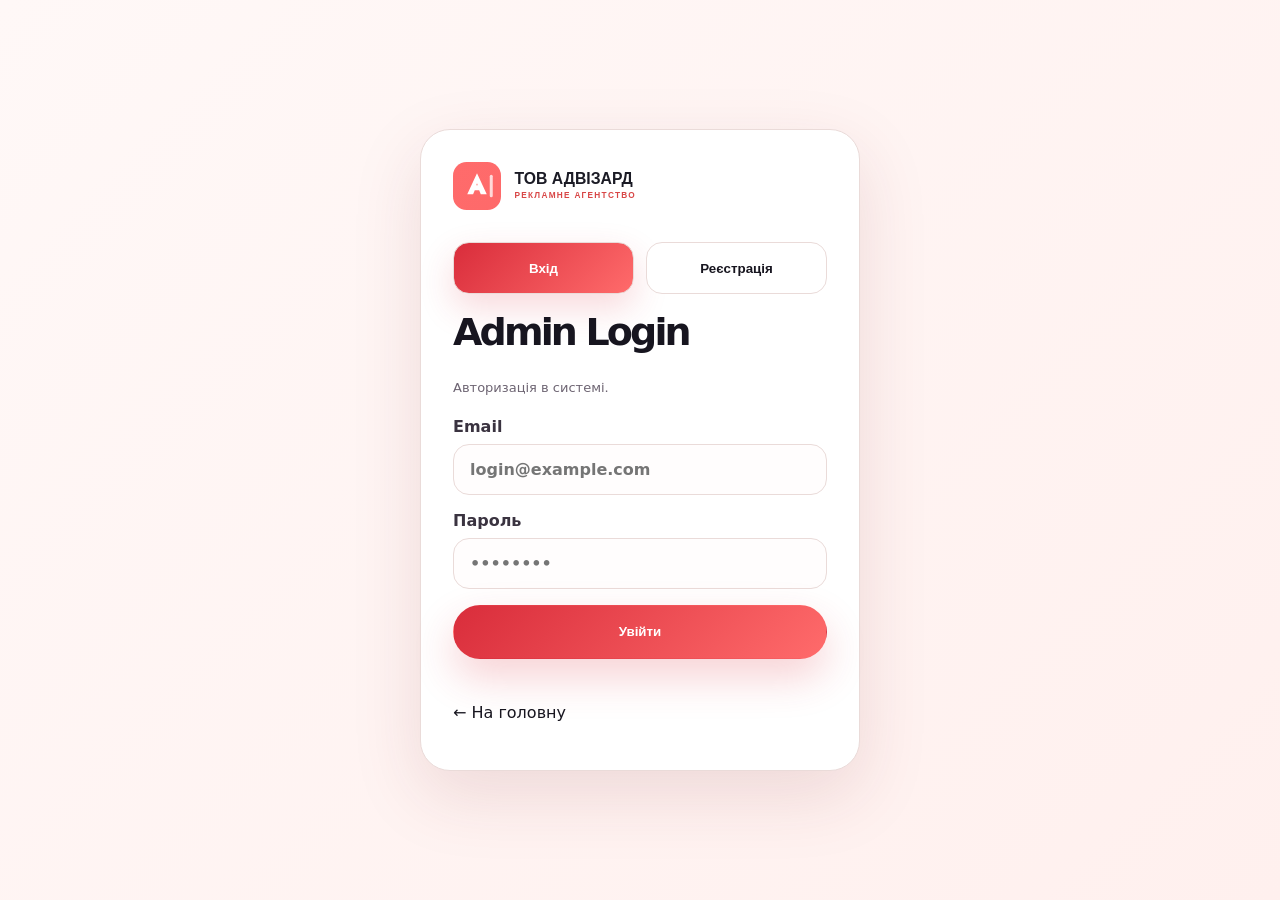
==== admin/index.html @ 9f3d2ec8 "first commit" ====
<!doctype html>
<html lang="uk">
  <head>
    <meta charset="UTF-8" />
    <meta name="viewport" content="width=device-width,initial-scale=1" />
    <title>Admin — ТОВ АДВІЗАРД</title>

    <link rel="icon" href="../favicon.svg" />
    <link rel="stylesheet" href="../assets/css/style.css" />
  </head>

  <body class="admin-body">
    <main class="admin-box">
      <img src="../assets/img/logo.svg" alt="ТОВ АДВІЗАРД" />

      <div class="admin-tabs">
        <button class="admin-tab active" data-tab="login">Вхід</button>

        <button class="admin-tab" data-tab="register">Реєстрація</button>
      </div>

      <!-- LOGIN -->
      <div class="admin-panel active" id="login-panel">
        <h1 style="font-size: 38px; margin-top: 20px">Admin Login</h1>

        <p class="admin-note">Авторизація в системі.</p>

        <form data-admin-login>
          <label>
            Email
            <input type="email" required placeholder="login@example.com" />
          </label>

          <label>
            Пароль
            <input type="password" required placeholder="••••••••" />
          </label>

          <button class="btn btn-primary" type="submit">Увійти</button>

          <p class="form-status"></p>
        </form>
      </div>

      <!-- REGISTER -->
      <div class="admin-panel" id="register-panel">
        <h1 style="font-size: 38px; margin-top: 20px">Створити акаунт</h1>

        <p class="admin-note">Реєстрація нового користувача.</p>

        <form data-admin-register>
          <label>
            Ім’я
            <input type="text" required placeholder="Ваше ім’я" />
          </label>

          <label>
            Email
            <input type="email" required placeholder="login@example.com" />
          </label>

          <label>
            Пароль
            <input type="password" required placeholder="••••••••" />
          </label>

          <label>
            Підтвердження паролю
            <input type="password" required placeholder="••••••••" />
          </label>

          <button class="btn btn-primary" type="submit">Зареєструватися</button>

          <p class="form-status"></p>
        </form>
      </div>

      <p style="margin-top: 28px">
        <a href="../index.html">← На головну</a>
      </p>
    </main>

    <script>
      const tabs = document.querySelectorAll(".admin-tab");
      const panels = document.querySelectorAll(".admin-panel");

      tabs.forEach((tab) => {
        tab.addEventListener("click", () => {
          tabs.forEach((t) => t.classList.remove("active"));
          panels.forEach((p) => p.classList.remove("active"));

          tab.classList.add("active");

          if (tab.dataset.tab === "login") {
            document.getElementById("login-panel").classList.add("active");
          } else {
            document.getElementById("register-panel").classList.add("active");
          }
        });
      });
    </script>

    <script src="../assets/js/main.js"></script>
  </body>
</html>
---- assets/css/style.css ----
:root {
  --bg: #fff8f7;
  --paper: #ffffff;
  --ink: #17151f;
  --muted: #6d6472;
  --red: #d92d3b;
  --red2: #ff6b6b;
  --soft: #fff0ee;
  --line: #eadbd9;
  --dark: #24151a;
  --shadow: 0 24px 70px rgba(124, 35, 45, 0.13);
  --radius: 28px;
}
* {
  box-sizing: border-box;
}
html {
  scroll-behavior: smooth;
}
body {
  margin: 0;
  font-family:
    Inter,
    system-ui,
    -apple-system,
    Segoe UI,
    sans-serif;
  background: linear-gradient(180deg, #fff, #fff8f7 55%, #fff);
  color: var(--ink);
  overflow-x: hidden;
}
a {
  color: inherit;
  text-decoration: none;
}
.container {
  width: min(1180px, calc(100% - 40px));
  margin: 0 auto;
}
.site-header {
  position: sticky;
  top: 0;
  z-index: 50;
  background: rgba(255, 255, 255, 0.82);
  border-bottom: 1px solid var(--line);
  backdrop-filter: blur(18px);
}
.nav-wrap {
  height: 88px;
  display: flex;
  align-items: center;
  gap: 28px;
}
.brand img {
  width: 210px;
  height: auto;
  display: block;
}
.main-nav {
  margin-left: auto;
  display: flex;
  gap: 28px;
  color: #4c4654;
  font-weight: 800;
}
.main-nav a {
  position: relative;
}
.main-nav a:after {
  content: "";
  position: absolute;
  left: 0;
  right: 100%;
  bottom: -7px;
  height: 2px;
  background: var(--red);
  transition: 0.25s;
}
.main-nav a:hover:after {
  right: 0;
}
.btn,
.header-cta {
  display: inline-flex;
  align-items: center;
  justify-content: center;
  min-height: 54px;
  padding: 0 26px;
  border-radius: 999px;
  border: 1px solid transparent;
  font-weight: 900;
  cursor: pointer;
  transition: 0.25s;
}
.btn-primary,
.header-cta {
  background: linear-gradient(135deg, var(--red), var(--red2));
  color: #fff;
  box-shadow: 0 18px 42px rgba(217, 45, 59, 0.22);
}
.btn-primary:hover,
.header-cta:hover {
  transform: translateY(-2px);
  box-shadow: 0 22px 60px rgba(217, 45, 59, 0.3);
}
.btn-ghost {
  background: #fff;
  border-color: var(--line);
  color: var(--ink);
}
.btn-ghost:hover {
  border-color: rgba(217, 45, 59, 0.45);
  color: var(--red);
}
.nav-toggle {
  display: none;
  margin-left: auto;
  border: 0;
  background: transparent;
  flex-direction: column;
  gap: 5px;
}
.nav-toggle span {
  width: 28px;
  height: 2px;
  background: var(--ink);
  display: block;
  border-radius: 5px;
}
.hero {
  position: relative;
  padding: 112px 0 70px;
  overflow: hidden;
}
.hero:before {
  content: "";
  position: absolute;
  width: 580px;
  height: 580px;
  border-radius: 50%;
  background: radial-gradient(
    circle,
    rgba(255, 107, 107, 0.24),
    transparent 65%
  );
  right: -180px;
  top: -190px;
}
.hero-grid {
  display: grid;
  grid-template-columns: 1.08fr 0.92fr;
  gap: 56px;
  align-items: center;
  position: relative;
}
.eyebrow {
  margin: 0 0 20px;
  color: var(--red);
  font-size: 13px;
  font-weight: 950;
  text-transform: uppercase;
  letter-spacing: 0.24em;
}
h1,
h2,
h3,
p {
  margin-top: 0;
}
h1 {
  font-size: clamp(46px, 6vw, 82px);
  line-height: 0.98;
  letter-spacing: -0.075em;
  margin-bottom: 28px;
}
h2 {
  font-size: clamp(34px, 4vw, 58px);
  line-height: 1.04;
  letter-spacing: -0.055em;
  margin-bottom: 24px;
}
h3 {
  font-size: 22px;
  letter-spacing: -0.03em;
}
.hero-text,
.section-head p {
  font-size: 21px;
  line-height: 1.65;
  color: var(--muted);
}
.hero-actions {
  display: flex;
  gap: 14px;
  flex-wrap: wrap;
  margin-top: 32px;
}
.hero-card {
  background: rgba(255, 255, 255, 0.7);
  border: 1px solid var(--line);
  border-radius: 36px;
  padding: 28px;
  box-shadow: var(--shadow);
  backdrop-filter: blur(14px);
}
.metric-grid {
  display: grid;
  grid-template-columns: 1fr 1fr;
  gap: 16px;
}
.metric {
  background: linear-gradient(180deg, #fff, var(--soft));
  border: 1px solid var(--line);
  border-radius: 24px;
  padding: 22px;
}
.metric strong {
  display: block;
  color: var(--red);
  font-size: 32px;
  margin-bottom: 8px;
}
.metric span {
  color: var(--muted);
  font-weight: 750;
}
.ticker {
  overflow: hidden;
  border-block: 1px solid var(--line);
  background: #fff;
}
.ticker-track {
  display: inline-flex;
  gap: 70px;
  white-space: nowrap;
  animation: ticker 28s linear infinite;
  padding: 18px 0;
  color: #95878c;
  text-transform: uppercase;
  font-size: 13px;
  font-weight: 900;
  letter-spacing: 0.2em;
}
@keyframes ticker {
  to {
    transform: translateX(-50%);
  }
}
.section-pad {
  padding: 105px 0;
}
.section-head {
  max-width: 760px;
  margin-bottom: 44px;
}
.service-grid {
  display: grid;
  grid-template-columns: repeat(3, 1fr);
  gap: 20px;
}
.card {
  background: #fff;
  border: 1px solid var(--line);
  border-radius: var(--radius);
  padding: 30px;
  box-shadow: var(--shadow);
  transition: 0.25s;
}
.card:hover {
  transform: translateY(-5px);
}
.card .num {
  display: inline-flex;
  width: 44px;
  height: 44px;
  border-radius: 14px;
  background: var(--soft);
  color: var(--red);
  align-items: center;
  justify-content: center;
  font-weight: 950;
  margin-bottom: 20px;
}
.card p,
.step p,
.legal-content p,
.legal-content li {
  color: var(--muted);
  line-height: 1.7;
}
.process {
  background: linear-gradient(135deg, #fff5f3, #fff 45%, #fff1ef);
  border-block: 1px solid var(--line);
}
.process-grid {
  display: grid;
  grid-template-columns: 0.95fr 1.05fr;
  gap: 50px;
  align-items: start;
}
.steps {
  display: grid;
  gap: 16px;
}
.step {
  display: grid;
  grid-template-columns: 64px 1fr;
  gap: 18px;
  background: #fff;
  border: 1px solid var(--line);
  border-radius: 24px;
  padding: 22px;
  box-shadow: 0 16px 50px rgba(124, 35, 45, 0.08);
}
.step b {
  width: 48px;
  height: 48px;
  border-radius: 16px;
  background: linear-gradient(135deg, var(--red), var(--red2));
  color: #fff;
  display: grid;
  place-items: center;
}
.numbers-grid {
  display: grid;
  grid-template-columns: repeat(4, 1fr);
  gap: 18px;
}
.numbers-grid article {
  background: var(--dark);
  color: #fff;
  border-radius: 26px;
  padding: 28px;
  min-height: 168px;
  box-shadow: var(--shadow);
}
.numbers-grid strong {
  color: #ffb4b4;
  text-transform: uppercase;
  letter-spacing: 0.12em;
  font-size: 13px;
}
.numbers-grid p {
  color: #f1dfe1;
}
.contact {
  background: linear-gradient(120deg, #fff, #fff0ee);
  border-top: 1px solid var(--line);
}
.contact-grid {
  display: grid;
  grid-template-columns: 0.95fr 1.05fr;
  gap: 42px;
}
.contact-card,
.contact-form {
  background: #fff;
  border: 1px solid var(--line);
  border-radius: 30px;
  padding: 30px;
  box-shadow: var(--shadow);
}
.contact-card {
  display: grid;
  gap: 18px;
  margin-top: 24px;
}
.contact-card span {
  color: var(--red);
  text-transform: uppercase;
  font-weight: 950;
  letter-spacing: 0.14em;
  font-size: 12px;
}
.contact-card p {
  font-weight: 800;
  margin: 6px 0 0;
}
.contact-card a {
  color: var(--red);
  border-bottom: 1px dashed rgba(217, 45, 59, 0.45);
}
.contact-form {
  display: grid;
  gap: 16px;
}
label {
  display: grid;
  gap: 8px;
  font-weight: 850;
  color: #3a3340;
}
input,
textarea {
  width: 100%;
  border: 1px solid var(--line);
  border-radius: 16px;
  background: #fffdfd;
  color: var(--ink);
  padding: 15px 16px;
  font: inherit;
  outline: none;
  transition: 0.2s;
}
input:focus,
textarea:focus {
  border-color: rgba(217, 45, 59, 0.6);
  box-shadow: 0 0 0 4px rgba(217, 45, 59, 0.08);
}
textarea {
  resize: vertical;
}
.form-note,
.form-status {
  font-size: 13px;
  color: var(--muted);
  margin: 0;
}
.form-status {
  color: var(--red);
  font-weight: 900;
}
.site-footer {
  background: #ffffff;
  color: #1d1b22;
  border-top: 1px solid var(--line);
}

.footer-grid {
  padding: 44px 0;
  display: grid;
  grid-template-columns: 1.2fr 1fr 1fr;
  gap: 28px;
  border-bottom: 1px solid var(--line);
}

.footer-brand img {
  width: 200px;
  filter: none;
}

.footer-brand p {
  color: #5f5966;
}

.footer-links {
  display: grid;
  gap: 10px;
}

.footer-links a {
  color: #3f3946;
  font-weight: 700;
}

.footer-links a:hover {
  color: var(--red);
}

.footer-bottom {
  display: flex;
  justify-content: space-between;
  gap: 20px;
  padding: 22px 0;
  color: #6d6472;
  font-size: 14px;
}

.footer-bottom a {
  color: var(--red);
  font-weight: 900;
}
.header-actions {
  display: flex;
  align-items: center;
  gap: 14px;
}

.admin-btn {
  display: inline-flex;
  align-items: center;
  justify-content: center;
  min-height: 54px;
  padding: 0 26px;
  border-radius: 999px;
  border: 1px solid rgba(217, 45, 59, 0.18);
  background: #fff;
  color: var(--red);
  font-weight: 900;
  transition: 0.25s;
  box-shadow: 0 10px 30px rgba(217, 45, 59, 0.08);
}

.admin-btn:hover {
  transform: translateY(-2px);
  background: linear-gradient(135deg, var(--red), var(--red2));
  color: #fff;
  box-shadow: 0 20px 50px rgba(217, 45, 59, 0.25);
}
.cookie-popup {
  position: fixed;
  left: 20px;
  right: 20px;
  bottom: 20px;
  z-index: 100;
  display: none;
}
.cookie-popup.show {
  display: block;
}
.cookie-box {
  max-width: 920px;
  margin: 0 auto;
  background: #fff;
  border: 1px solid var(--line);
  border-radius: 28px;
  box-shadow: 0 30px 90px rgba(0, 0, 0, 0.22);
  padding: 24px;
}
.cookie-top {
  display: flex;
  gap: 20px;
  justify-content: space-between;
}
.cookie-actions {
  display: flex;
  gap: 12px;
  flex-wrap: wrap;
  margin-top: 18px;
}
.legal-hero {
  padding: 72px 0;
  background: linear-gradient(135deg, #fff5f3, #fff);
}
.legal-content {
  background: #fff;
  border: 1px solid var(--line);
  box-shadow: var(--shadow);
  border-radius: 30px;
  padding: 42px;
  margin: 60px auto;
  max-width: 980px;
}
.admin-body {
  min-height: 100vh;
  display: grid;
  place-items: center;
  background: linear-gradient(135deg, #fff8f7, #fff0ee);
}
.admin-box {
  width: min(440px, calc(100% - 32px));
  background: #fff;
  border: 1px solid var(--line);
  box-shadow: var(--shadow);
  border-radius: 30px;
  padding: 32px;
}
.admin-box img {
  width: 210px;
}
.admin-box form {
  display: grid;
  gap: 16px;
  margin-top: 22px;
}
.admin-note {
  font-size: 13px;
  color: var(--muted);
}

.admin-tabs {
  display: flex;
  gap: 12px;
  margin-top: 28px;
}

.admin-tab {
  flex: 1;
  height: 52px;
  border-radius: 16px;
  border: 1px solid var(--line);
  background: #fff;
  color: var(--ink);
  font-weight: 900;
  cursor: pointer;
  transition: 0.25s;
}

.admin-tab.active {
  background: linear-gradient(135deg, var(--red), var(--red2));
  color: #fff;
  box-shadow: 0 14px 35px rgba(217, 45, 59, 0.18);
}

.admin-panel {
  display: none;
}

.admin-panel.active {
  display: block;
}
.reveal {
  opacity: 0;
  transform: translateY(24px);
  transition: 0.7s;
}
.reveal.is-visible {
  opacity: 1;
  transform: none;
}
@media (max-width: 900px) {
  .nav-toggle {
    display: flex;
  }
  .main-nav,
  .header-cta {
    display: none;
  }
  .main-nav.open {
    position: absolute;
    display: grid;
    top: 88px;
    left: 20px;
    right: 20px;
    padding: 22px;
    background: #fff;
    border: 1px solid var(--line);
    border-radius: 22px;
    box-shadow: var(--shadow);
  }
  .hero-grid,
  .process-grid,
  .contact-grid {
    grid-template-columns: 1fr;
  }
  .service-grid,
  .numbers-grid {
    grid-template-columns: 1fr 1fr;
  }
  .footer-grid {
    grid-template-columns: 1fr;
  }
  .footer-bottom {
    display: grid;
  }
  .hero {
    padding-top: 80px;
  }
}
@media (max-width: 560px) {
  .container {
    width: calc(100% - 28px);
  }
  .brand img {
    width: 185px;
  }
  .nav-wrap {
    height: 78px;
  }
  .service-grid,
  .numbers-grid,
  .metric-grid {
    grid-template-columns: 1fr;
  }
  .btn {
    width: 100%;
  }
  h1 {
    font-size: 42px;
  }
  .legal-content {
    padding: 24px;
  }
  .cookie-top {
    display: grid;
  }
}
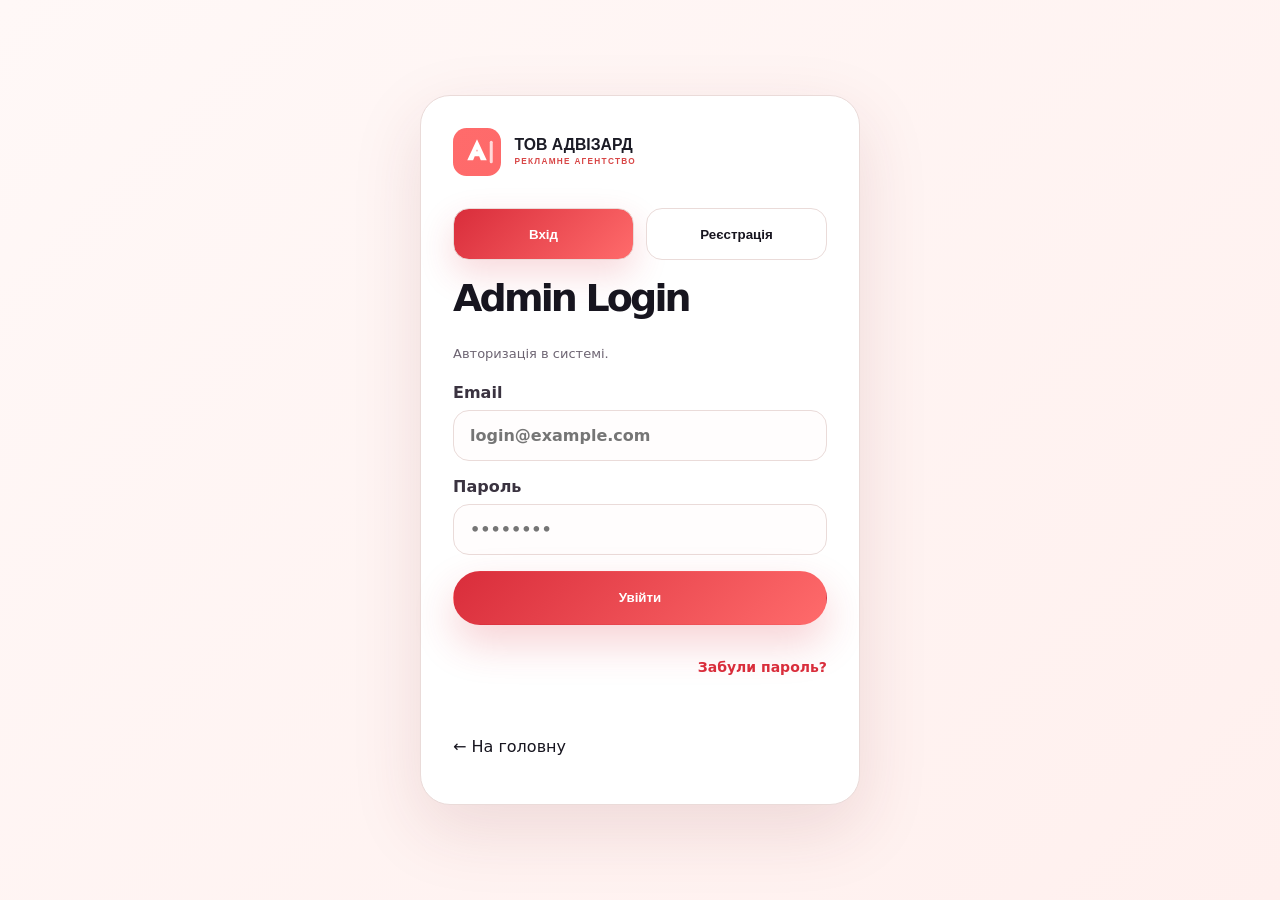
==== commit e1ec9833: "V 1.2" ====
--- a/admin/index.html
+++ b/admin/index.html
@@ -8,7 +8,25 @@
     <link rel="icon" href="../favicon.svg" />
     <link rel="stylesheet" href="../assets/css/style.css" />
   </head>
+  <div class="modal-overlay" id="forgotModal">
+    <div class="modal-box">
+      <button class="modal-close" id="closeForgotModal">×</button>
 
+      <h3>Відновлення паролю</h3>
+
+      <p>
+        Введіть email, на який буде відправлено лист для відновлення паролю.
+      </p>
+
+      <form id="forgotPasswordForm">
+        <input type="email" required placeholder="your@email.com" />
+
+        <button class="btn btn-primary" type="submit">Відправити</button>
+
+        <p class="form-status"></p>
+      </form>
+    </div>
+  </div>
   <body class="admin-body">
     <main class="admin-box">
       <img src="../assets/img/logo.svg" alt="ТОВ АДВІЗАРД" />
@@ -38,6 +56,10 @@
 
           <button class="btn btn-primary" type="submit">Увійти</button>
 
+          <div class="admin-extra">
+            <a href="#" class="forgot-password"> Забули пароль? </a>
+          </div>
+
           <p class="form-status"></p>
         </form>
       </div>
@@ -61,12 +83,22 @@
 
           <label>
             Пароль
-            <input type="password" required placeholder="••••••••" />
+            <input
+              id="registerPassword"
+              type="password"
+              required
+              placeholder="••••••••"
+            />
           </label>
 
           <label>
             Підтвердження паролю
-            <input type="password" required placeholder="••••••••" />
+            <input
+              id="registerConfirmPassword"
+              type="password"
+              required
+              placeholder="••••••••"
+            />
           </label>
 
           <button class="btn btn-primary" type="submit">Зареєструватися</button>
--- a/assets/css/style.css
+++ b/assets/css/style.css
@@ -608,6 +608,224 @@
   opacity: 1;
   transform: none;
 }
+.about-grid {
+  display: grid;
+  grid-template-columns: 1.2fr 0.8fr;
+  gap: 40px;
+  align-items: start;
+}
+
+.about-card {
+  background: #fff;
+  border: 1px solid rgba(0, 0, 0, 0.08);
+  border-radius: 28px;
+  padding: 36px;
+  box-shadow: 0 10px 40px rgba(0, 0, 0, 0.05);
+}
+
+.about-card h3 {
+  margin-bottom: 24px;
+}
+
+.about-card ul {
+  display: flex;
+  flex-direction: column;
+  gap: 16px;
+  padding-left: 18px;
+}
+
+.section-title {
+  margin-bottom: 32px;
+}
+
+.map-box {
+  overflow: hidden;
+  border-radius: 28px;
+  border: 1px solid rgba(0, 0, 0, 0.08);
+  box-shadow: 0 10px 40px rgba(0, 0, 0, 0.06);
+}
+
+.map-box iframe {
+  width: 100%;
+  height: 460px;
+  border: none;
+}
+
+.header-actions {
+  display: flex;
+  align-items: center;
+  gap: 14px;
+}
+
+.contacts {
+  height: 58px;
+  padding: 0 26px;
+
+  display: flex;
+  align-items: center;
+  justify-content: center;
+
+  border-radius: 18px;
+
+  border: 1px solid rgba(0, 0, 0, 0.08);
+
+  background: #fff;
+
+  color: var(--ink);
+
+  font-weight: 800;
+
+  transition: 0.25s ease;
+
+  text-decoration: none;
+}
+
+.contacts:hover {
+  transform: translateY(-2px);
+
+  border-color: rgba(230, 57, 70, 0.22);
+
+  box-shadow: 0 14px 35px rgba(230, 57, 70, 0.08);
+
+  color: var(--red);
+}
+.admin-extra {
+  margin-top: 18px;
+  display: flex;
+  justify-content: flex-end;
+}
+
+.forgot-password {
+  font-size: 14px;
+  font-weight: 700;
+
+  color: var(--red);
+
+  text-decoration: none;
+
+  transition: 0.2s ease;
+}
+
+.forgot-password:hover {
+  opacity: 0.7;
+}
+
+.form-status {
+  margin-top: 18px;
+
+  font-size: 14px;
+  font-weight: 700;
+
+  line-height: 1.5;
+}
+.modal-overlay {
+  position: fixed;
+  inset: 0;
+
+  background: rgba(0, 0, 0, 0.45);
+
+  display: flex;
+  align-items: center;
+  justify-content: center;
+
+  opacity: 0;
+  visibility: hidden;
+
+  transition: 0.3s ease;
+
+  z-index: 9999;
+}
+
+.modal-overlay.show {
+  opacity: 1;
+  visibility: visible;
+}
+
+.modal-box {
+  width: min(92%, 480px);
+
+  background: #fff;
+
+  border-radius: 28px;
+
+  padding: 38px;
+
+  position: relative;
+
+  box-shadow: 0 30px 80px rgba(0, 0, 0, 0.18);
+
+  animation: modalUp 0.35s ease;
+}
+
+.modal-box h3 {
+  font-size: 32px;
+
+  margin-bottom: 14px;
+}
+
+.modal-box p {
+  margin-bottom: 22px;
+
+  color: #5b6475;
+
+  line-height: 1.7;
+}
+
+.modal-box input {
+  width: 100%;
+
+  height: 62px;
+
+  border-radius: 18px;
+
+  border: 1px solid rgba(0, 0, 0, 0.1);
+
+  padding: 0 20px;
+
+  margin-bottom: 18px;
+
+  font-size: 16px;
+}
+
+.modal-close {
+  position: absolute;
+
+  top: 16px;
+  right: 18px;
+
+  border: none;
+
+  background: none;
+
+  font-size: 34px;
+
+  cursor: pointer;
+
+  color: #111827;
+}
+
+@keyframes modalUp {
+  from {
+    opacity: 0;
+    transform: translateY(20px) scale(0.96);
+  }
+
+  to {
+    opacity: 1;
+    transform: translateY(0) scale(1);
+  }
+}
+
+@media (max-width: 900px) {
+  .about-grid {
+    grid-template-columns: 1fr;
+  }
+
+  .map-box iframe {
+    height: 320px;
+  }
+}
+
 @media (max-width: 900px) {
   .nav-toggle {
     display: flex;
